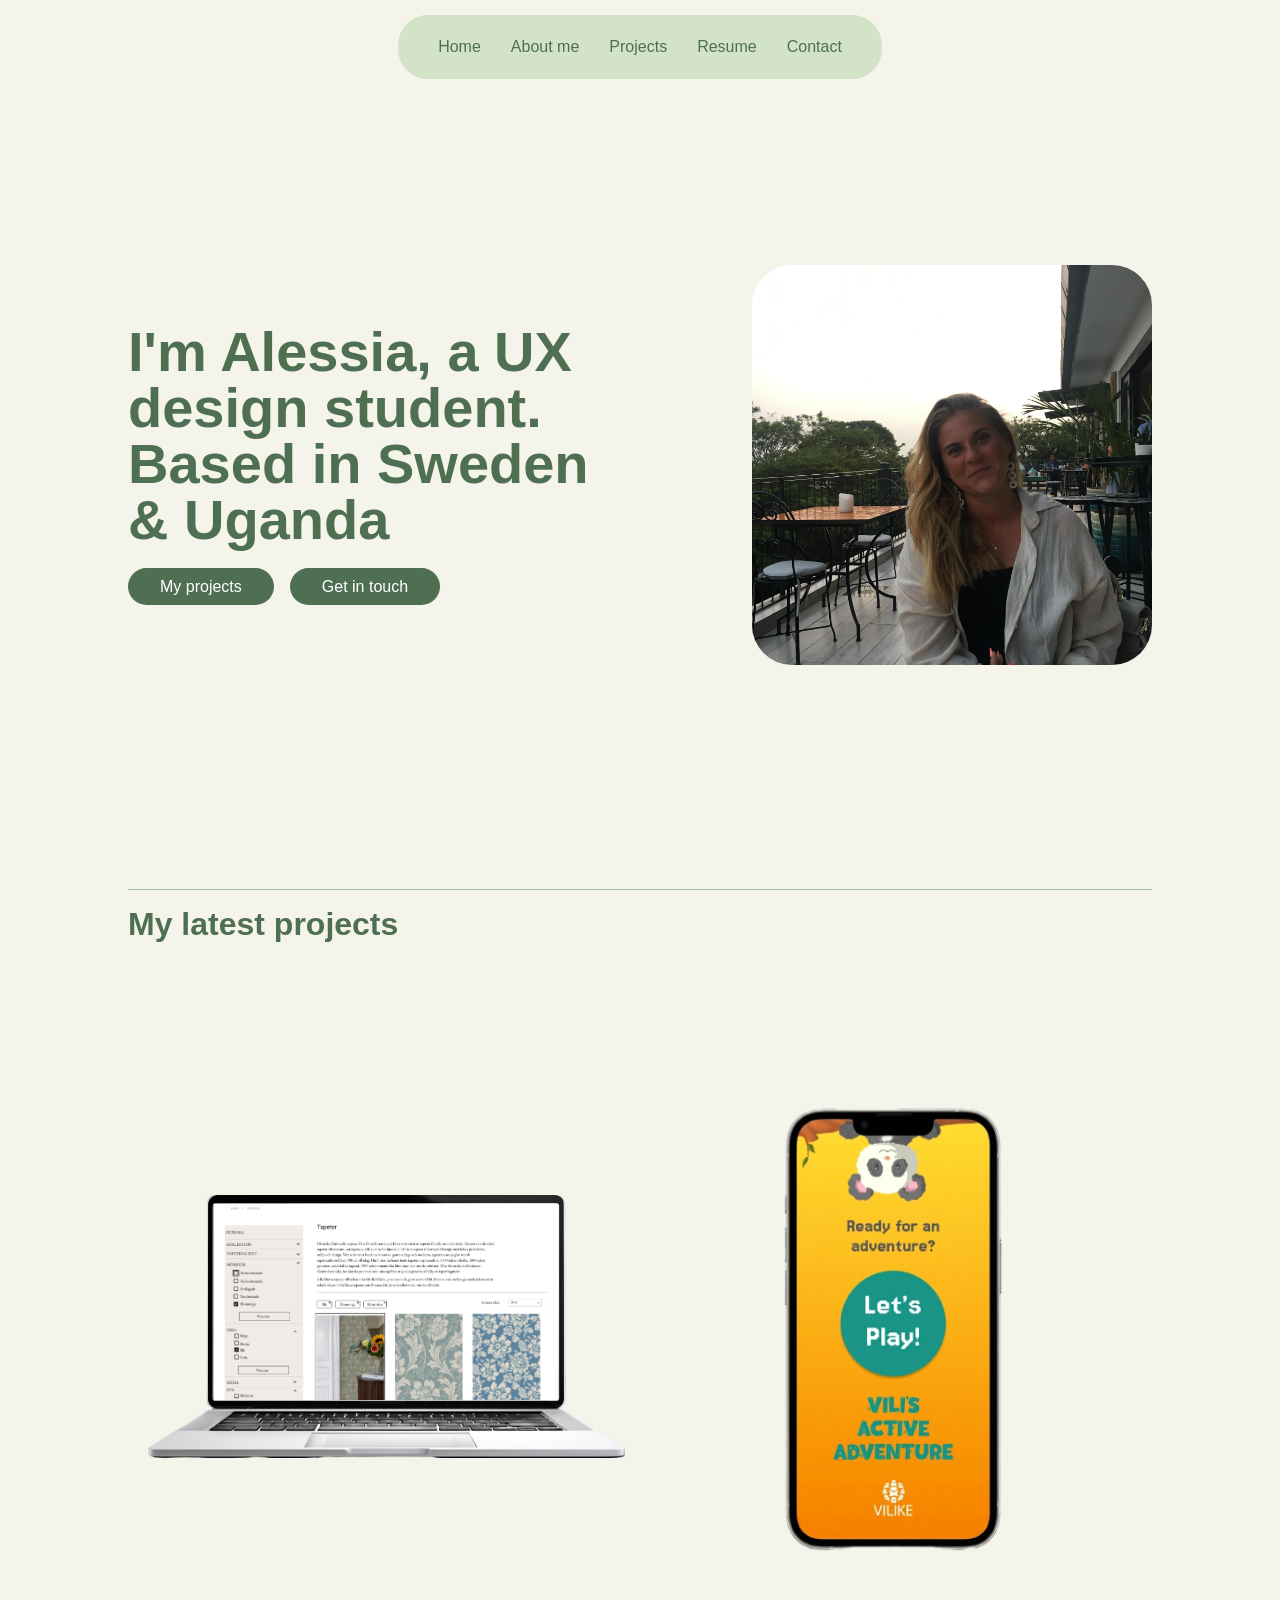
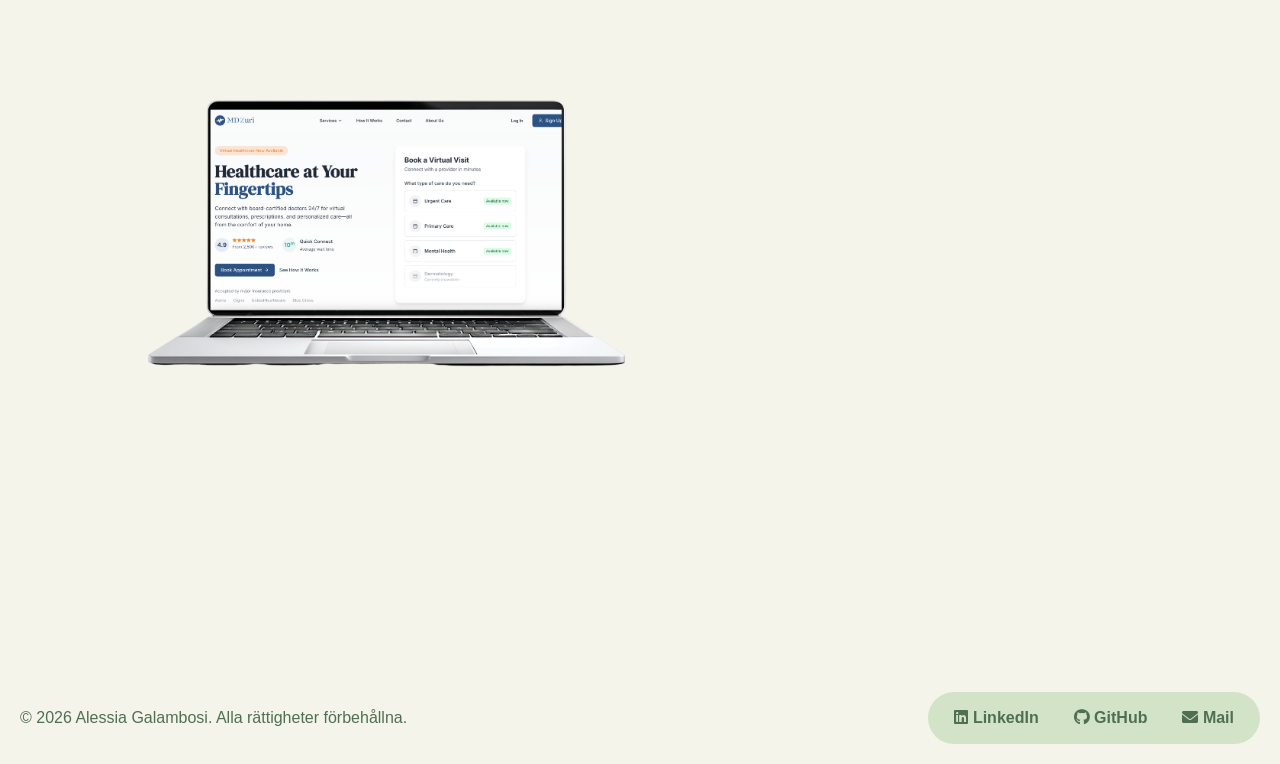
==== html/index.html @ aa98d5bf "Initial commit: portfolio site Static portfolio site with home, about, and projects pages.  Co-Autho" ====
<!DOCTYPE html>
<html lang="sv">
<head>
    <meta charset="UTF-8">
    <meta name="viewport" content="width=device-width, initial-scale=1.0">
    <meta name="description" content="Min portfolio">
    <title>Min Portfolio</title>
    <link rel="stylesheet" href="../css/style.css">
    <link rel="stylesheet" href="../css/global.css">
    <link rel="stylesheet" href="https://cdnjs.cloudflare.com/ajax/libs/font-awesome/6.0.0/css/all.min.css">
    <link href="https://fonts.googleapis.com/css2?family=Roboto:ital,wght@0,100..900;1,100..900&display=swap" rel="stylesheet">
</head>
<body>

<header class="header">
    <nav>
        <button class="menu-toggle" aria-label="Toggle menu">
            <i class="fas fa-bars"></i> 
            <!-- this is an icon imported from Font Awesome -->
        </button>
        <ul class="nav">
            <li><a href="./index.html">Home</a></li>
            <li><a href="./about.html">About me</a></li>
            <li><a href="./projects.html">Projects</a></li>
            <li><a href="./resume.html" aria-disabled="true">Resume</a></li>
            <li><a href="./contact.html" aria-disabled="true">Contact</a></li>
        </ul>
    </nav>
</header>

<main>
<section class="hero">
    <div class="hero-content">
        <h1>I'm Alessia, a UX design student. Based in Sweden & Uganda</h1>
        <div class="hero-buttons">
            <button>My projects</button>
            <button>Get in touch</button>
        </div>
    </div>  
    
    <div>
        <img src="../assets/profile.jpg" alt="Personlig bild" class="hero-image">
    </div>
</section>

<h2 id="latest-projekt-heading">My latest projects</h2>

<section class="projekt-container">
     <div class="projekt-item">
        <article class="projekt-kort">
            <img src="../assets/duro.png" alt="Projekt 3">
        </article>
        <div class="projekt-info">
            <h3>Duro Sweden, wallpaper shopping that welcomes everyone</h3>
            <p>Redesigned Duro Sweden’s website to meet WCAG requirements and make browsing, comparing, and choosing wallpapers faster and easier. Improved navigation clarity, readability, and key decision points across the journey..</p>
        </div>
    </div>
    <div class="projekt-item">
        <article class="projekt-kort">
            <img src="../assets/vilke.png" alt="Projekt 3">
        </article>
        <div class="projekt-info">
            <h3>Helping kids find their way, before play begins</h3>
            <p>Designed an interactive UX that teaches children ages 5 to 10 how to navigate confidently, while keeping parents and teachers comfortable with the experience. </p>
        </div>

    </div>
    <div class="projekt-item">
        <article class="projekt-kort">
            <img src="../assets/mdzuri.png" alt="Projekt 3">
        </article>
        <div class="projekt-info">
            <h3>MDzuri</h3>
        <p> A modern, responsive website design for a creative agency, focusing on visual identity, layout structure, and user experience.</p>
        </div>
    </div>
</section>
</main>
<footer id="kontakt">
    <div class="footer-content">
        <p>&copy; 2026 Alessia Galambosi. Alla rättigheter förbehållna.</p>
        <div class="social-links">
            <a href="https://linkedin.com" target="_blank" title="LinkedIn">
                <i class="fab fa-linkedin"></i> LinkedIn
            </a>
            <a href="https://github.com" target="_blank" title="GitHub">
                <i class="fab fa-github"></i> GitHub
            </a>
            <a href="mailto:din.mail@adress.se" title="Maila mig">
                <i class="fas fa-envelope"></i> Mail
            </a>
        </div>
    </div>
</footer>
    <script src="../scripts/index.js"></script>
</body>
</html>
---- css/style.css ----
html {
    font-size: 100%;
}

body {
    margin: 0;
    padding: 0;
    font-family: 'Inter', sans-serif;
    line-height: 1.5;
    color: #4F6F52;
    background: #D2E3C8;
    
}

/* Reset */

* {
  margin: 0;
  padding: 0;
  box-sizing: border-box;
 font-family: Lato, sans-serif;
}

/* Logo */

.nav {
  display: flex;
  gap: 30px;
  background-color: #e3e7e1;
  padding: 20px 80px;
  border-radius: 30px;
  list-style: none; /* removes dots from a list */
}

.nav li:hover {
    /* color darker */
    color: #a0c9a4;
    cursor: pointer;
}

.menu-toggle {
    display: none;
    background: none;
    border: none;
    font-size: 1.5rem;
    color: #4F6F52;
    cursor: pointer;
    padding: 10px;
}

.header {
  display: flex;
  justify-content: center; /* ändrad från space-between */
  align-items: center;
  padding: 15px 40px;
  background-color: #F5F4EB;
  color: #4F6F52;
  position: fixed;
  top: 0;
  width: 100%;
  z-index: 10;
}


/* Hero-sektion */


.hero {
    color: #4F6F52;
    display: flex;
    align-items: center;
    min-height:90vh;
    border-bottom: #9fbba2 solid 1px;
    font-family: 'Playfair Display', serif;
    margin-top: 80px;
    padding-bottom: 40px;
}

.hero-content h1 {
    font-size: 3.5rem;
    margin-bottom: 1rem;
    text-align: left;
    max-width: 80%;
    margin-bottom: 20px;
    font-family: Lato, sans-serif;
    text-align: left;
    line-height: 1.0;
}

.hero-content p {
    font-size: 1rem;
    max-width: 80%;
    text-align: left;
    margin: 0 auto;
    margin: 1.5rem;
    font-family: Lato, sans-serif;
}

.hero-buttons {
    display: flex;
    gap: 1rem;
    justify-content: left;
}

.hero-image {
    width: 400px;
    height: 400px;
    object-fit: cover;
    border-radius: 10%;
    display: block;
    margin: 0 auto;

}


/* Projekt-sektion */

#latest-projekt-heading {
    padding-bottom: 100px;
    margin-top: 10px;
    font-size: 2rem;
}

.projekt-container {
  display: grid;
  grid-template-columns: 1fr 1fr;
  gap: 30px;
  padding: 40px 20px;
  gap: 30px; 
  align-items: stretch;
}

h1{ 
    color: #4F6F52; 
    text-align: center; 
    margin-bottom: 15px; 
    font-family: 'Playfair Display', serif;
}
 

/* Själva kortet */

.projekt-kort {
  background: transparent;
  transition: 0.3s;
  cursor: pointer;
  width: 100%;
  aspect-ratio: 1 / 1;
  display: flex;
  align-items: center;
  justify-content: center;
  overflow: hidden;
  border-radius: 8px;
}
.projekt-item {
  display: flex;
  position: relative;
}
.projekt-kort img {
  width: 100%;
  height: 100%;
  object-fit: contain;
  border-radius: 8px;
  margin: 0;
}

.projekt-kort:hover {
  transform: translateY(-10px);
  box-shadow: 0 12px 20px #0003;
  border-color: #eb827a;
}

.projekt{
    text-align: center;
}

.projekt-info {
    position: absolute;
    inset: 0;
    padding: 20px;
    display: flex;
    flex-direction: column;
    justify-content: center;
    gap: 12px;
    color: #27402a;
    background: #fff;
    backdrop-filter: blur(12px);
    border-radius: 8px;
    opacity: 0;
    visibility: hidden;
    transition: opacity 0.25s ease, visibility 0.25s ease;
    z-index: 2;
}

.projekt-item:hover .projekt-info {
    opacity: 1;
    visibility: visible;
}

.projekt-info h3 {
    margin: 0 0 0.5rem;
    font-size: 1rem;
}

.projekt-info p {
    margin: 0;
    font-size: 0.9rem;
    line-height: 1.4;
}


/* Footer */

footer {
    margin-top: 160px;
}
.footer-content {
    display: flex;
    justify-content: space-between;
    align-items: center;
    padding: 20px;
    background: #EB5E55;
    color: #4F6F52;
    font-family: Lato, sans-serif;
}
.social-links {
    display: flex;
    gap: 15px;
    background-color: #eb827a;
    padding: 8px 16px;
    font-family: Lato, sans-serif;
    border-radius: 30px; /* rund meny som headern */
}

.social-links a {
    color: #4F6F52;
    text-decoration: none;
    font-weight: bold;
    padding: 6px 10px;
    border-radius: 20px;
    transition: 0.2s ease;
    font-family: Lato, sans-serif;
}

.social-links a:hover {
    background-color: #9fbba2;
}

@media (max-width: 768px) {
    .hero {
        flex-direction: column-reverse;
        text-align: center;
        align-items: center;
        gap: 24px;
        margin-top: 100px;
        min-height: auto;
        justify-content: center;
        padding-top: 10px;
    }
 
    .nav {
        position: absolute;
        top: 100%;
        left: 0;
        right: 0;
        flex-direction: column;
        background-color: #e3e7e1;
        padding: 20px;
        border-radius: 0 0 30px 30px;
        transform: translateY(-100%);
        opacity: 0;
        visibility: hidden;
        transition: transform 0.3s ease, opacity 0.3s ease, visibility 0.3s ease;
        gap: 20px;
    }

    .nav.open {
        transform: translateY(0);
        opacity: 1;
        visibility: visible;
    }

    .menu-toggle {
        display: block;
    }

    .nav li {
        font-size: 0.9rem;
    }

    .hero-content {
        width: 100%;
        max-width: 360px;
        margin: 0 auto;
        padding-top: 20px;
    }

    .hero-content h1 {
        font-size: 2rem;
        margin-top: 16px;
    }

    .hero-buttons {
        margin-bottom: 24px;
    }

    .hero-content p {
        font-size: 0.9rem;
    }

    .hero-image {
        width: 250px;
        height: 250px;
    }

    .projekt-container {
        grid-template-columns: 1fr;
        gap: 20px;
    }

    .footer-content {
        flex-direction: column;
        gap: 16px;
    }
}
@media (max-width: 480px) {
    .header {
        padding: 10px 20px;
    }

    .nav {
        padding: 10px 15px;
        gap: 15px;
    }

    #latest-projekt-heading {
        margin-top: 40px;
    }

    .hero {
        display: flex;
        flex-direction: column-reverse; /* this is to make the image appear below the text on mobile */
        justify-content: center;
    }

    .hero-content{
        display: block;
        padding-bottom: 20px;
    }

    .hero-content h1 {
        font-size: 1.8rem;
    }

    .hero-content p {
        font-size: 0.8rem;
    }

    .hero-image {
        width: 200px;
        height: 200px;
    }

    .projekt-container {
        padding: 20px 10px;
    }

    .footer-content {
        padding: 15px;
    }
}
---- css/global.css ----
html {
    font-size: 100%;
}

body {
    margin: 0;
    padding: 0;
    /* font-family: 'Inter', sans-serif;
    line-height: 1.5;
    color: #4F6F52; */
    background: #F5F4EB;
    
}

/* Reset */

* {
  /* margin: 0; */
  padding: 0;
  box-sizing: border-box;
 font-family: Lato, sans-serif;
}

main {
    width: 80%;
    margin: 0 auto;
}

.header {
  display: flex;
  justify-content: center; /* ändrad från space-between */
  align-items: center;
  padding: 15px 40px;
  background-color: #F5F4EB;
  color: #4F6F52;
  position: fixed;
  top: 0;
  width: 100%;
  z-index: 10;
} 

.header nav {
  display: flex;
  align-items: center;
  justify-content: center;
  width: 100%;
  max-width: 1200px;
  margin: 0 auto;
}

.about-header nav {
  display: flex;
  align-items: center;
  justify-content: center;
  width: 100%;
  max-width: 1200px;
  margin: 0 auto;
}

.nav {
  display: flex;
  gap: 30px;
  background-color: #D2E3C8;
  padding: 20px 40px;
  border-radius: 30px;
  list-style: none;
  margin: 0;
  align-items: center;
  justify-content: center;
}

.nav a {
    color: #4F6F52;
    text-decoration: none;
    transition: 0.2s ease;
}

.nav li a {
    color: #4F6F52;
    text-decoration: none;
}

.nav li:hover a {
    color: #a0c9a4;
    cursor: pointer;
}

.menu-toggle {
    display: none;
    background: none;
    border: none;
    font-size: 1.5rem;
    color: #4F6F52;
    cursor: pointer;
    padding: 10px;
}

@media (max-width: 768px) {
    .header nav,
    .about-header nav {
        justify-content: space-between;
    }

    .nav {
        display: none;
    }

    .nav.open {
        display: flex;
        flex-direction: column;
        position: absolute;
        top: 100%;
        left: 0;
        right: 0;
        background-color: #fff;
        padding: 20px;
        box-shadow: 0 4px 6px #4F6F52;
        z-index: 20; /* ensure the menu appears above the header */
    }

    .menu-toggle {
        display: block;
    }
}

/*knappar*/
button {
    padding: 0.6rem 2rem;
    font-size: 1rem;
    border: none;
    border-radius: 999px;
    background: #4F6F52;
    color: #fff;
    cursor: pointer;
    font-family: Lato, sans-serif;
}

button:hover {
    opacity: 0.9;
}




/* Footer */


footer {
    margin-top: 160px;
}
.footer-content {
    display: flex;
    justify-content: space-between;
    align-items: center;
    padding: 20px;
    background: #F5F4EB;
    color: #4F6F52;
    font-family: Lato, sans-serif;
}
.social-links {
    display: flex;
    gap: 15px;
    background-color: #D2E3C8;
    padding: 8px 16px;
    font-family: Lato, sans-serif;
    border-radius: 30px; /* rund meny som headern */
}

.social-links a {
    color: #4F6F52;
    text-decoration: none;
    font-weight: bold;
    padding: 6px 10px;
    border-radius: 20px;
    transition: 0.2s ease;
    font-family: Lato, sans-serif;
}

.social-links a:hover {
    color: #a0c9a4;
    background-color: #D2E3C8;
}
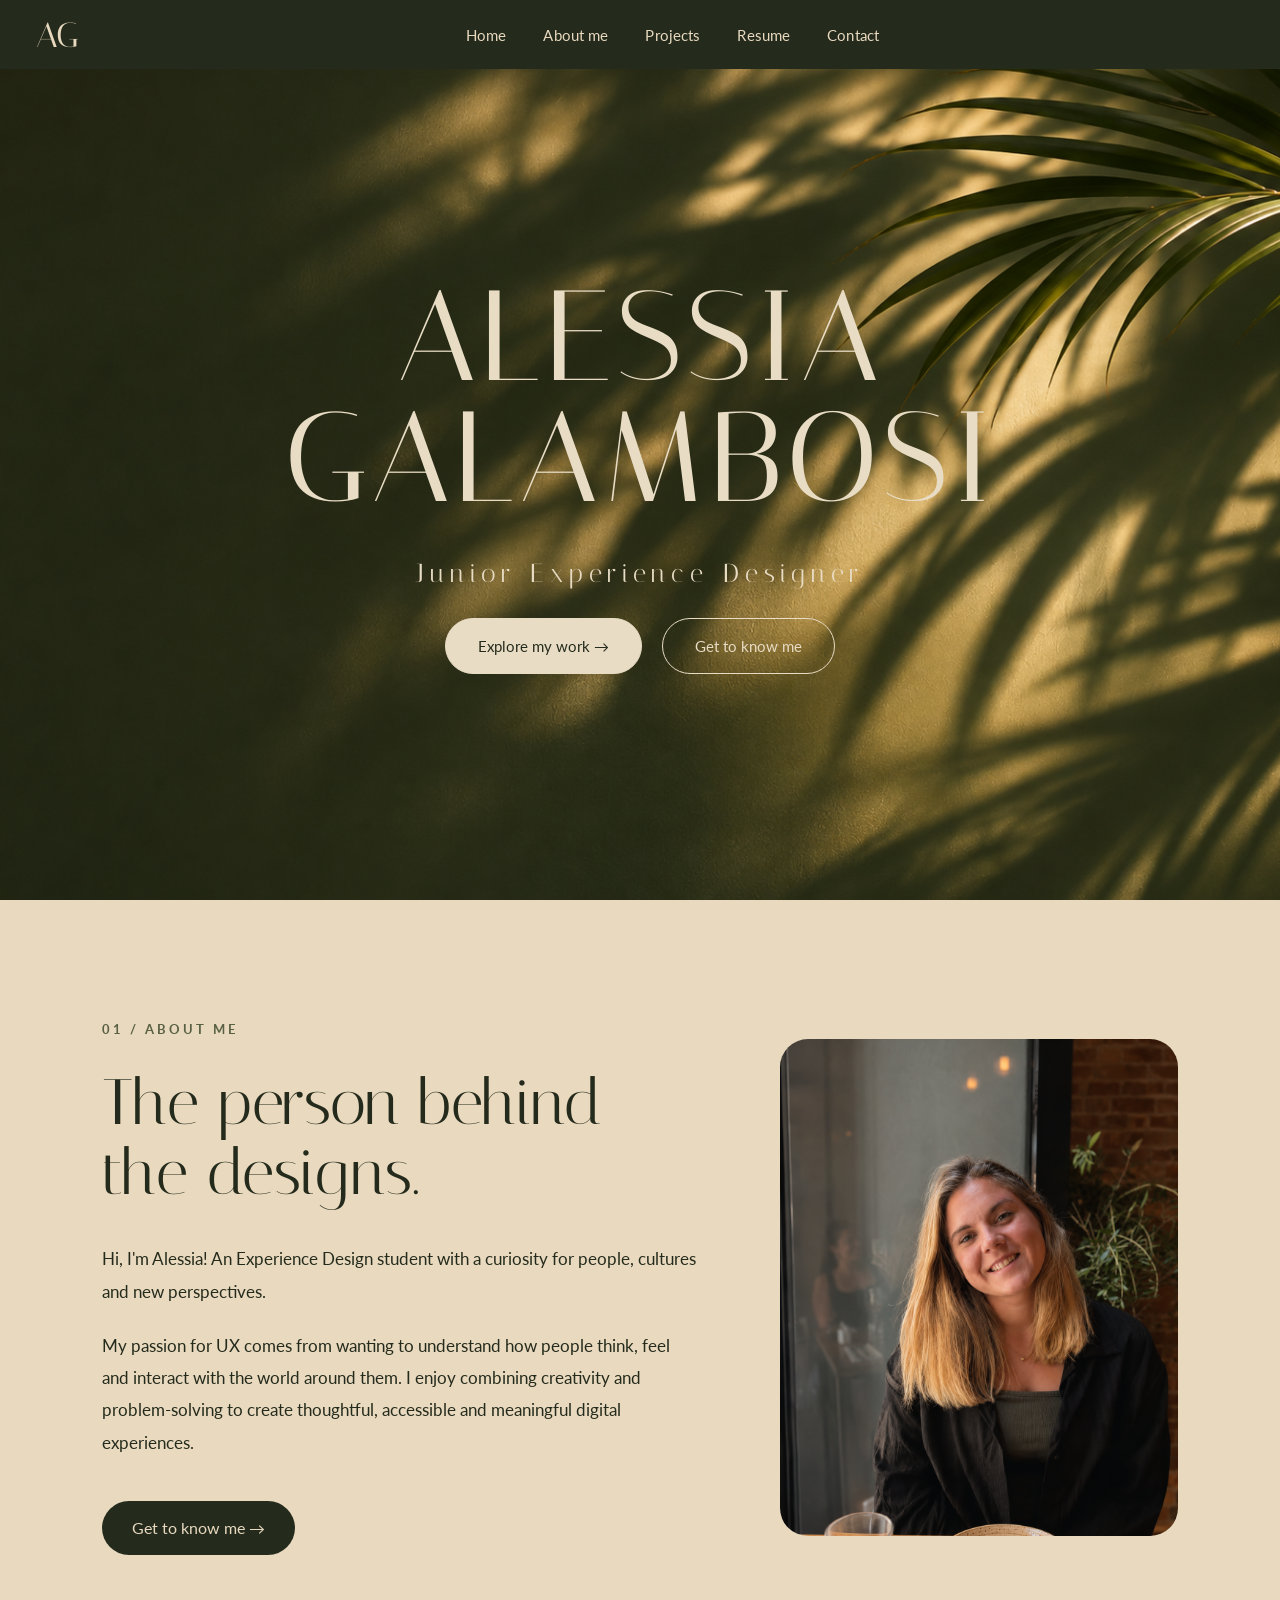
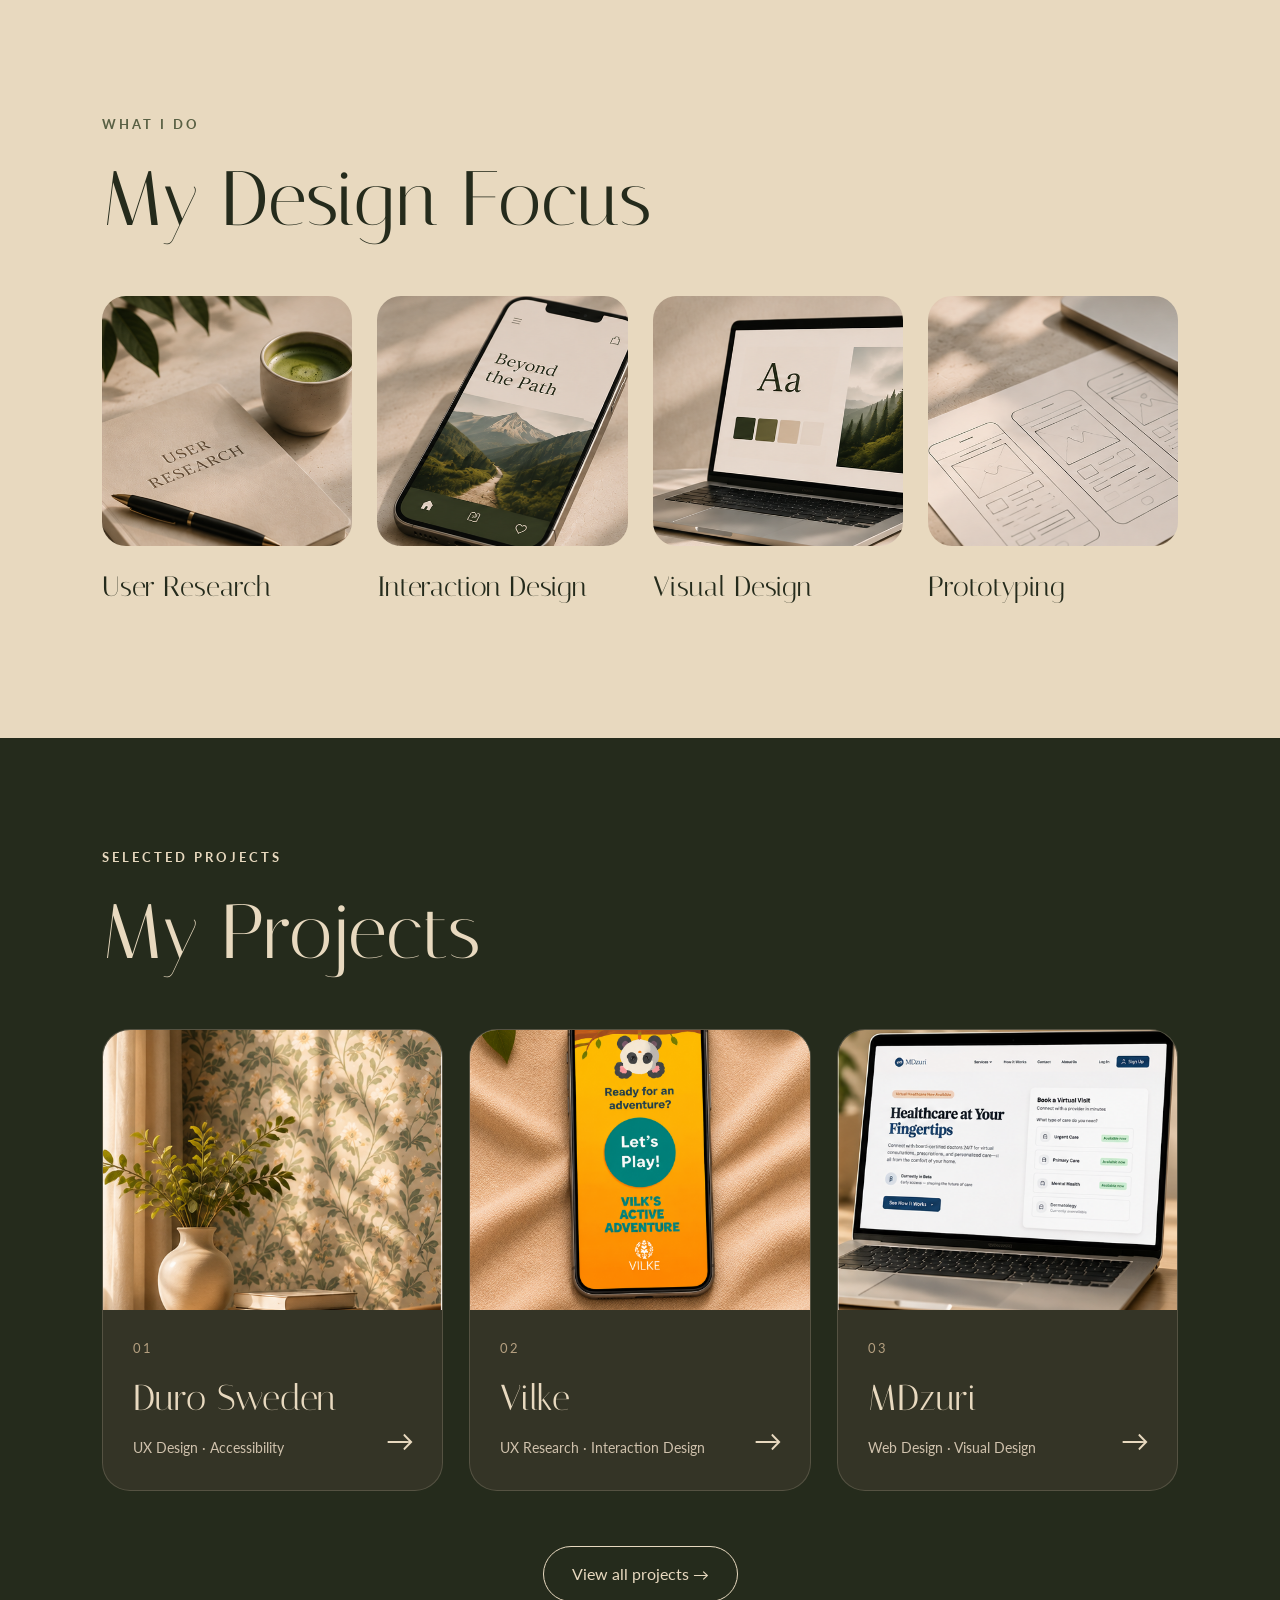
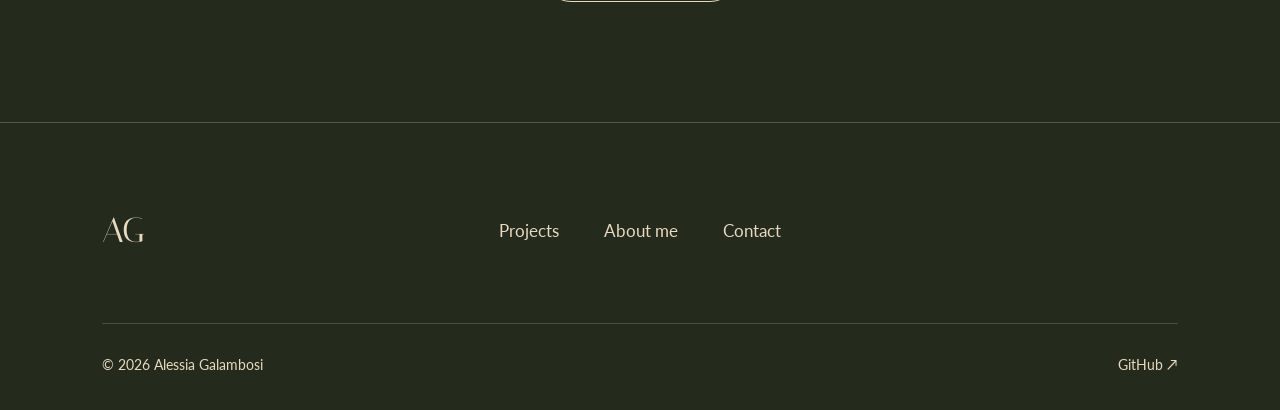
==== commit 45071f8f: "Add resume and contact pages Both pages were linked in the nav but never existed, and index.js inter" ====
--- a/html/index.html
+++ b/html/index.html
@@ -1,97 +1,229 @@
-<!DOCTYPE html>
-<html lang="sv">
-<head>
-    <meta charset="UTF-8">
-    <meta name="viewport" content="width=device-width, initial-scale=1.0">
-    <meta name="description" content="Min portfolio">
-    <title>Min Portfolio</title>
-    <link rel="stylesheet" href="../css/style.css">
-    <link rel="stylesheet" href="../css/global.css">
-    <link rel="stylesheet" href="https://cdnjs.cloudflare.com/ajax/libs/font-awesome/6.0.0/css/all.min.css">
-    <link href="https://fonts.googleapis.com/css2?family=Roboto:ital,wght@0,100..900;1,100..900&display=swap" rel="stylesheet">
-</head>
-<body>
-
-<header class="header">
-    <nav>
-        <button class="menu-toggle" aria-label="Toggle menu">
-            <i class="fas fa-bars"></i> 
-            <!-- this is an icon imported from Font Awesome -->
-        </button>
-        <ul class="nav">
-            <li><a href="./index.html">Home</a></li>
-            <li><a href="./about.html">About me</a></li>
-            <li><a href="./projects.html">Projects</a></li>
-            <li><a href="./resume.html" aria-disabled="true">Resume</a></li>
-            <li><a href="./contact.html" aria-disabled="true">Contact</a></li>
-        </ul>
-    </nav>
-</header>
-
-<main>
-<section class="hero">
-    <div class="hero-content">
-        <h1>I'm Alessia, a UX design student. Based in Sweden & Uganda</h1>
-        <div class="hero-buttons">
-            <button>My projects</button>
-            <button>Get in touch</button>
-        </div>
-    </div>  
-    
-    <div>
-        <img src="../assets/profile.jpg" alt="Personlig bild" class="hero-image">
-    </div>
-</section>
-
-<h2 id="latest-projekt-heading">My latest projects</h2>
-
-<section class="projekt-container">
-     <div class="projekt-item">
-        <article class="projekt-kort">
-            <img src="../assets/duro.png" alt="Projekt 3">
-        </article>
-        <div class="projekt-info">
-            <h3>Duro Sweden, wallpaper shopping that welcomes everyone</h3>
-            <p>Redesigned Duro Sweden’s website to meet WCAG requirements and make browsing, comparing, and choosing wallpapers faster and easier. Improved navigation clarity, readability, and key decision points across the journey..</p>
-        </div>
-    </div>
-    <div class="projekt-item">
-        <article class="projekt-kort">
-            <img src="../assets/vilke.png" alt="Projekt 3">
-        </article>
-        <div class="projekt-info">
-            <h3>Helping kids find their way, before play begins</h3>
-            <p>Designed an interactive UX that teaches children ages 5 to 10 how to navigate confidently, while keeping parents and teachers comfortable with the experience. </p>
-        </div>
-
-    </div>
-    <div class="projekt-item">
-        <article class="projekt-kort">
-            <img src="../assets/mdzuri.png" alt="Projekt 3">
-        </article>
-        <div class="projekt-info">
-            <h3>MDzuri</h3>
-        <p> A modern, responsive website design for a creative agency, focusing on visual identity, layout structure, and user experience.</p>
-        </div>
-    </div>
-</section>
-</main>
-<footer id="kontakt">
-    <div class="footer-content">
-        <p>&copy; 2026 Alessia Galambosi. Alla rättigheter förbehållna.</p>
-        <div class="social-links">
-            <a href="https://linkedin.com" target="_blank" title="LinkedIn">
-                <i class="fab fa-linkedin"></i> LinkedIn
-            </a>
-            <a href="https://github.com" target="_blank" title="GitHub">
-                <i class="fab fa-github"></i> GitHub
-            </a>
-            <a href="mailto:din.mail@adress.se" title="Maila mig">
-                <i class="fas fa-envelope"></i> Mail
-            </a>
-        </div>
-    </div>
-</footer>
-    <script src="../scripts/index.js"></script>
-</body>
+<!DOCTYPE html>
+<html lang="sv">
+<head>
+    <meta charset="UTF-8">
+    <meta name="viewport" content="width=device-width, initial-scale=1.0">
+    <meta name="description" content="ALessia">
+    <title>Alessia Galambosi</title>
+    <link rel="preconnect" href="https://fonts.googleapis.com">
+    <link rel="preconnect" href="https://fonts.gstatic.com" crossorigin>
+    <link href="https://fonts.googleapis.com/css2?family=Lato:wght@300;400;700;900&display=swap" rel="stylesheet">
+    <link rel="stylesheet" href="../css/style.css">
+    <link rel="stylesheet" href="../css/header.css">
+    <link rel="stylesheet" href="../css/global.css">
+    <link rel="stylesheet" href="https://cdnjs.cloudflare.com/ajax/libs/font-awesome/6.0.0/css/all.min.css">
+
+<link href="https://fonts.googleapis.com/css2?family=Italiana&display=swap" rel="stylesheet">
+
+</head>
+<body>
+
+<header class="header">
+    <a href="./index.html" class="brand" aria-label="Home">AG</a>
+    <nav class="main-nav" aria-label="Main navigation">
+        <button class="menu-toggle" aria-label="Toggle menu" aria-expanded="false">
+            <i class="fas fa-bars" aria-hidden="true"></i>
+        </button>
+
+        <ul class="nav">
+            <li><a href="./index.html">Home</a></li>
+            <li><a href="./about.html">About me</a></li>
+            <li><a href="./projects.html">Projects</a></li>
+            <li><a href="./resume.html">Resume</a></li>
+            <li><a href="./contact.html">Contact</a></li>
+        </ul>
+    </nav>
+</header>
+
+<main>
+
+<section class="hero">
+    <div class="hero-content">
+
+        <h1>ALESSIA<br>GALAMBOSI</h1>
+
+        <h2>Junior Experience Designer</h2>
+<!-- 
+        <p>
+            Designing meaningful and user-centered
+            digital experiences with a passion for
+            people, travel and new perspectives.
+        </p> -->
+
+        <div class="hero-buttons">
+            <a href="./projects.html" class="hero-btn primary">
+                Explore my work →
+            </a>
+
+            <a href="./about.html" class="hero-btn secondary">
+                Get to know me
+            </a>
+        </div>
+
+    </div>
+</section>
+
+<!-- ABOUT ME PREVIEW -->
+<section class="about-preview">
+    <div class="about-preview-text">
+        
+        <span class="section-label">01 / ABOUT ME</span>
+
+        <h2>The person behind<br>the designs.</h2>
+
+        <p>
+            Hi, I'm Alessia! An Experience Design student
+            with a curiosity for people, cultures and
+            new perspectives.
+        </p>
+
+        <p>
+            My passion for UX comes from wanting to
+            understand how people think, feel and interact
+            with the world around them. I enjoy combining
+            creativity and problem-solving to create
+            thoughtful, accessible and meaningful
+            digital experiences.
+        </p>
+
+        <a href="./about.html" class="about-link">
+            Get to know me →
+        </a>
+    </div>
+    <div class="about-preview-image">
+        <img src="../assets/me.png" alt="Portrait of Alessia">
+    </div>
+    
+</section>
+
+<!-- MY DESIGN FOCUS -->
+<section class="expertise-section">
+
+    <div class="expertise-heading">
+        <span class="expertise-label">WHAT I DO</span>
+        <h2>My Design Focus</h2>
+    </div>
+
+    <div class="expertise-grid">
+
+        <article class="expertise-card">
+            <img src="../assets/user-research-square.png"
+                 alt="User research">
+            <h3>User Research</h3>
+        </article>
+
+        <article class="expertise-card">
+            <img src="../assets/interaction-design-square.png"
+                 alt="Interaction design">
+            <h3>Interaction Design</h3>
+        </article>
+
+        <article class="expertise-card">
+            <img src="../assets/visual-design-square.png"
+                 alt="Visual design">
+            <h3>Visual Design</h3>
+        </article>
+
+        <article class="expertise-card">
+            <img src="../assets/prototyping-square.png"
+                 alt="Prototyping">
+            <h3>Prototyping</h3>
+        </article>
+
+    </div>
+</section>
+
+
+
+<!-- SELECTED PROJECTS -->
+
+<section class="selected-projects" id="projects">
+
+    <div class="selected-projects-heading">
+        <span class="projects-label">SELECTED PROJECTS</span>
+        <h2>My Projects</h2>
+    </div>
+
+    <div class="selected-projects-grid">
+
+        <!-- DURO SWEDEN -->
+        <a href="projects.html" class="selected-project-card">
+            <div class="selected-project-image">
+                <img src="../assets/duro-project.png" alt="Duro Sweden wallpaper project">
+            </div>
+
+            <div class="selected-project-info">
+                <span class="project-number">01</span>
+                <h3>Duro Sweden</h3>
+                <p>UX Design · Accessibility</p>
+                <span class="project-arrow" aria-hidden="true">→</span>
+            </div>
+        </a>
+
+        <!-- VILKE -->
+        <a href="projects.html" class="selected-project-card">
+            <div class="selected-project-image">
+                <img src="../assets/vilke-project.png" alt="Vilke Active Adventure app">
+            </div>
+
+            <div class="selected-project-info">
+                <span class="project-number">02</span>
+                <h3>Vilke</h3>
+                <p>UX Research · Interaction Design</p>
+                <span class="project-arrow" aria-hidden="true">→</span>
+            </div>
+        </a>
+
+        <!-- MDZURI -->
+        <a href="projects.html" class="selected-project-card">
+            <div class="selected-project-image">
+                <img src="../assets/mdzuri-project.png" alt="MDzuri healthcare website">
+            </div>
+
+            <div class="selected-project-info">
+                <span class="project-number">03</span>
+                <h3>MDzuri</h3>
+                <p>Web Design · Visual Design</p>
+                <span class="project-arrow" aria-hidden="true">→</span>
+            </div>
+        </a>
+
+    </div>
+
+    <a href="projects.html" class="all-projects-link">
+        View all projects <span aria-hidden="true">→</span>
+    </a>
+
+</section>
+
+<footer class="portfolio-footer">
+    <div class="portfolio-footer-inner">
+
+        <div class="footer-top">
+            <a href="./index.html" class="footer-logo">AG</a>
+
+            <nav class="footer-nav" aria-label="Footer navigation">
+                <a href="./projects.html">Projects</a>
+                <a href="./about.html">About me</a>
+                <a href="./contact.html">Contact</a>
+            </nav>
+        </div>
+
+        <div class="footer-bottom">
+            <p>© 2026 Alessia Galambosi</p>
+
+            <a
+                href="https://github.com/RICKCOYL/exdcode.git"
+                target="_blank"
+                rel="noopener noreferrer"
+            >
+                GitHub ↗
+            </a>
+        </div>
+
+    </div>
+</footer>
+        </div>
+    <script src="../scripts/index.js"></script>
+</body>
 </html>
--- a/css/style.css
+++ b/css/style.css
@@ -1,3 +1,20 @@
+:root {
+    --forest: #252B1C;
+    --forest-deep: #1b2117;
+    --olive: #626D4D;
+    --sand: #B69B77;
+    --cream: #E8DCC5;
+    --espresso: #29231E;
+    --soft-white: #F5EEE5;
+    --shadow: rgba(0, 0, 0, 0.15);
+}
+
+* {
+    box-sizing: border-box;
+    margin: 0;
+    padding: 0;
+}
+
 html {
     font-size: 100%;
 }
@@ -5,37 +22,74 @@
 body {
     margin: 0;
     padding: 0;
-    font-family: 'Inter', sans-serif;
+    font-family: 'Lato', sans-serif;
     line-height: 1.5;
-    color: #4F6F52;
-    background: #D2E3C8;
-    
-}
-
-/* Reset */
-
-* {
-  margin: 0;
-  padding: 0;
-  box-sizing: border-box;
- font-family: Lato, sans-serif;
-}
-
-/* Logo */
-
-.nav {
-  display: flex;
-  gap: 30px;
-  background-color: #e3e7e1;
-  padding: 20px 80px;
-  border-radius: 30px;
-  list-style: none; /* removes dots from a list */
-}
-
-.nav li:hover {
-    /* color darker */
-    color: #a0c9a4;
+    color: var(--cream);
+    background-color: var(--forest);
+}
+
+main {
+    width: 100%;
+    margin: 0;
+}
+
+a {
+    color: inherit;
+    text-decoration: none;
+}
+
+img {
+    display: block;
+    max-width: 100%;
+}
+
+button,
+input,
+textarea,
+select {
+    font: inherit;
+}
+
+
+.header-actions {
+    display: flex;
+    align-items: center;
+    justify-content: flex-end;
+    gap: 0.75rem;
+    min-width: 120px;
+}
+
+.cv-pill,
+.theme-toggle {
+    border: 1px solid rgba(232, 220, 197, 0.7);
+    background: transparent;
+    color: var(--cream);
+    border-radius: 999px;
     cursor: pointer;
+    transition: background 0.2s ease, transform 0.2s ease;
+}
+
+.cv-pill {
+    min-width: 3.8rem;
+    padding: 0.4rem 0.95rem;
+    font-size: 0.9rem;
+    font-weight: 500;
+}
+
+.theme-toggle {
+    width: 2.25rem;
+    height: 2.25rem;
+    display: inline-flex;
+    align-items: center;
+    justify-content: center;
+    padding: 0;
+    font-size: 0.9rem;
+}
+
+.cv-pill:hover,
+.theme-toggle:hover {
+    background: rgba(232, 220, 197, 0.08);
+    transform: translateY(-1px);
 }
 
 .menu-toggle {
@@ -43,330 +97,620 @@
     background: none;
     border: none;
     font-size: 1.5rem;
-    color: #4F6F52;
+    color: var(--cream);
     cursor: pointer;
     padding: 10px;
 }
 
-.header {
-  display: flex;
-  justify-content: center; /* ändrad från space-between */
-  align-items: center;
-  padding: 15px 40px;
-  background-color: #F5F4EB;
-  color: #4F6F52;
-  position: fixed;
-  top: 0;
-  width: 100%;
-  z-index: 10;
-}
-
-
-/* Hero-sektion */
-
-
+/* Hero */
 .hero {
-    color: #4F6F52;
+    position: relative;
+    width: 100%;
+    min-height: 100vh;
+    margin-top: 0;
+    padding: 130px 24px 80px;
     display: flex;
+    justify-content: center;
     align-items: center;
-    min-height:90vh;
-    border-bottom: #9fbba2 solid 1px;
-    font-family: 'Playfair Display', serif;
-    margin-top: 80px;
-    padding-bottom: 40px;
+    background-image: url("../assets/palm-background.png");
+    background-size: cover;
+    background-position: center center;
+    background-repeat: no-repeat;
+    border: none;
+    color: var(--cream);
+    overflow: hidden;
+}
+
+.hero-content {
+    width: 100%;
+    max-width: 1100px;
+    margin: 0 auto;
+    text-align: center;
 }
 
 .hero-content h1 {
-    font-size: 3.5rem;
-    margin-bottom: 1rem;
-    text-align: left;
-    max-width: 80%;
-    margin-bottom: 20px;
-    font-family: Lato, sans-serif;
-    text-align: left;
-    line-height: 1.0;
+    font-family: 'Italiana', serif;
+    font-size: clamp(65px, 10vw, 150px);
+    font-weight: 400;
+    line-height: 0.95;
+    letter-spacing: 4px;
+    color: var(--cream);
+    margin: 0 0 35px;
+}
+
+.hero-content h2 {
+    font-family: 'Italiana', serif;
+    font-size: 26px;
+    font-weight: 400;
+    letter-spacing: 6px;
+    color: var(--cream);
+    margin-bottom: 25px;
 }
 
 .hero-content p {
-    font-size: 1rem;
-    max-width: 80%;
-    text-align: left;
-    margin: 0 auto;
-    margin: 1.5rem;
-    font-family: Lato, sans-serif;
+    font-family: 'Lato', sans-serif;
+    font-size: 18px;
+    line-height: 1.8;
+    max-width: 560px;
+    margin: 0 auto 40px;
+    color: var(--soft-white);
 }
 
 .hero-buttons {
     display: flex;
-    gap: 1rem;
-    justify-content: left;
-}
-
-.hero-image {
-    width: 400px;
-    height: 400px;
+    justify-content: center;
+    gap: 20px;
+    flex-wrap: wrap;
+}
+
+.hero-btn,
+.hero-buttons button {
+    padding: 16px 32px;
+    border-radius: 40px;
+    font-size: 15px;
+    text-decoration: none;
+    transition: transform 0.3s ease, opacity 0.3s ease;
+    cursor: pointer;
+}
+
+.hero-btn.primary,
+.hero-buttons .primary-btn {
+    background: var(--cream);
+    color: var(--forest);
+    border: 1px solid var(--cream);
+}
+
+.hero-btn.secondary,
+.hero-buttons .secondary-btn {
+    border: 1px solid var(--cream);
+    background: transparent;
+    color: var(--cream);
+}
+
+.hero-btn:hover,
+.hero-buttons button:hover {
+    transform: translateY(-3px);
+}
+
+/* Project section */
+#latest-projekt-heading {
+    font-family: 'Italiana', serif;
+    font-size: clamp(42px, 6vw, 80px);
+    font-weight: 400;
+    text-align: center;
+    color: var(--cream);
+    padding: 100px 20px 30px;
+    margin: 0;
+}
+
+.projekt-container {
+    max-width: 1300px;
+    margin: 0 auto;
+    padding: 40px 5%;
+    display: grid;
+    grid-template-columns: repeat(2, minmax(0, 1fr));
+    gap: 30px;
+}
+
+.projekt-item {
+    position: relative;
+}
+
+.projekt-kort {
+    background: #343A2A;
+    border-radius: 18px;
+    overflow: hidden;
+    transition: transform 0.25s ease, box-shadow 0.25s ease;
+}
+
+.projekt-kort img {
+    width: 100%;
+    height: 100%;
     object-fit: cover;
-    border-radius: 10%;
-    display: block;
-    margin: 0 auto;
-
-}
-
-
-/* Projekt-sektion */
-
-#latest-projekt-heading {
-    padding-bottom: 100px;
-    margin-top: 10px;
-    font-size: 2rem;
-}
-
-.projekt-container {
-  display: grid;
-  grid-template-columns: 1fr 1fr;
-  gap: 30px;
-  padding: 40px 20px;
-  gap: 30px; 
-  align-items: stretch;
-}
-
-h1{ 
-    color: #4F6F52; 
-    text-align: center; 
-    margin-bottom: 15px; 
-    font-family: 'Playfair Display', serif;
-}
- 
-
-/* Själva kortet */
-
-.projekt-kort {
-  background: transparent;
-  transition: 0.3s;
-  cursor: pointer;
-  width: 100%;
-  aspect-ratio: 1 / 1;
-  display: flex;
-  align-items: center;
-  justify-content: center;
-  overflow: hidden;
-  border-radius: 8px;
-}
-.projekt-item {
-  display: flex;
-  position: relative;
-}
-.projekt-kort img {
-  width: 100%;
-  height: 100%;
-  object-fit: contain;
-  border-radius: 8px;
-  margin: 0;
+    border-radius: 18px;
 }
 
 .projekt-kort:hover {
-  transform: translateY(-10px);
-  box-shadow: 0 12px 20px #0003;
-  border-color: #eb827a;
-}
-
-.projekt{
-    text-align: center;
+    transform: translateY(-6px);
+    box-shadow: 0 12px 25px var(--shadow);
 }
 
 .projekt-info {
-    position: absolute;
-    inset: 0;
+    background: #343A2A;
+    color: var(--cream);
+    border-radius: 18px;
     padding: 20px;
-    display: flex;
-    flex-direction: column;
-    justify-content: center;
-    gap: 12px;
-    color: #27402a;
-    background: #fff;
-    backdrop-filter: blur(12px);
-    border-radius: 8px;
-    opacity: 0;
-    visibility: hidden;
-    transition: opacity 0.25s ease, visibility 0.25s ease;
-    z-index: 2;
-}
-
-.projekt-item:hover .projekt-info {
-    opacity: 1;
-    visibility: visible;
-}
-
-.projekt-info h3 {
-    margin: 0 0 0.5rem;
-    font-size: 1rem;
-}
-
-.projekt-info p {
-    margin: 0;
-    font-size: 0.9rem;
-    line-height: 1.4;
-}
-
-
-/* Footer */
-
-footer {
-    margin-top: 160px;
-}
-.footer-content {
-    display: flex;
-    justify-content: space-between;
-    align-items: center;
-    padding: 20px;
-    background: #EB5E55;
-    color: #4F6F52;
-    font-family: Lato, sans-serif;
-}
+}
+
+
 .social-links {
     display: flex;
+    flex-wrap: wrap;
     gap: 15px;
-    background-color: #eb827a;
-    padding: 8px 16px;
-    font-family: Lato, sans-serif;
-    border-radius: 30px; /* rund meny som headern */
+    background: transparent;
 }
 
 .social-links a {
-    color: #4F6F52;
-    text-decoration: none;
-    font-weight: bold;
-    padding: 6px 10px;
-    border-radius: 20px;
-    transition: 0.2s ease;
-    font-family: Lato, sans-serif;
-}
-
-.social-links a:hover {
-    background-color: #9fbba2;
-}
-
+    color: var(--cream);
+}
+
+/* Mobile */
 @media (max-width: 768px) {
     .hero {
-        flex-direction: column-reverse;
-        text-align: center;
-        align-items: center;
-        gap: 24px;
-        margin-top: 100px;
-        min-height: auto;
+        min-height: 100svh;
+        padding: 130px 20px 80px;
+        flex-direction: column;
+    }
+
+    .hero-content {
+        max-width: 100%;
+        padding: 0;
+    }
+
+    .hero-content h1 {
+        font-size: clamp(42px, 10vw, 75px);
+        line-height: 1;
+        letter-spacing: 1px;
+        margin: 0 0 25px;
+    }
+
+    .hero-content h2 {
+        font-size: 18px;
+        letter-spacing: 3px;
+    }
+
+    .hero-content p {
+        font-size: 15px;
+        max-width: 90%;
+        margin: 0 auto 30px;
+    }
+
+    .hero-buttons {
         justify-content: center;
-        padding-top: 10px;
-    }
- 
-    .nav {
-        position: absolute;
-        top: 100%;
-        left: 0;
-        right: 0;
-        flex-direction: column;
-        background-color: #e3e7e1;
-        padding: 20px;
-        border-radius: 0 0 30px 30px;
-        transform: translateY(-100%);
-        opacity: 0;
-        visibility: hidden;
-        transition: transform 0.3s ease, opacity 0.3s ease, visibility 0.3s ease;
-        gap: 20px;
-    }
-
-    .nav.open {
-        transform: translateY(0);
-        opacity: 1;
-        visibility: visible;
-    }
-
-    .menu-toggle {
-        display: block;
-    }
-
-    .nav li {
-        font-size: 0.9rem;
-    }
-
-    .hero-content {
-        width: 100%;
+    }
+
+    .projekt-container {
+        grid-template-columns: 250px 250px 250px 250px;
+    }
+
+
+} /* Avslutar media query för mobil */
+
+
+/* ==========================
+   ABOUT ME PREVIEW
+   ========================== */
+
+.about-preview {
+    background-color: #E8D9BF;
+    color: #252B1C;
+
+    display: grid;
+    grid-template-columns: 1.2fr 0.8fr;
+    align-items: center;
+    gap: 80px;
+
+    padding: 120px 8%;
+}
+
+.about-preview-text {
+    max-width: 620px;
+}
+
+.section-label {
+    display: block;
+    font-family: 'Lato', sans-serif;
+    font-size: 13px;
+    font-weight: 700;
+    letter-spacing: 3px;
+    color: #596044;
+    margin-bottom: 28px;
+}
+
+.about-preview h2 {
+    font-family: 'Italiana', serif;
+    font-size: clamp(48px, 5vw, 78px);
+    font-weight: 400;
+    line-height: 1.1;
+    color: #252B1C;
+    margin-bottom: 35px;
+}
+
+.about-preview p {
+    font-family: 'Lato', sans-serif;
+    font-size: 17px;
+    line-height: 1.9;
+    color: #252B1C;
+    margin-bottom: 22px;
+}
+
+.about-link {
+    display: inline-block;
+    margin-top: 20px;
+    padding: 15px 30px;
+
+    background-color: #252B1C;
+    color: #E8D9BF;
+    text-decoration: none;
+    border-radius: 40px;
+
+    transition: background-color 0.3s ease,
+                transform 0.3s ease;
+}
+
+.about-link:hover {
+    background-color: #414A32;
+    transform: translateY(-3px);
+}
+
+.about-link:focus-visible {
+    outline: 3px solid #596044;
+    outline-offset: 4px;
+}
+
+/* PORTRAIT */
+
+.about-preview-image {
+    width: 100%;
+    max-width: 420px;
+    justify-self: center;
+}
+
+.about-preview-image img {
+    width: 100%;
+    aspect-ratio: 4 / 5;
+    object-fit: cover;
+    border-radius: 28px;
+    display: block;
+}
+
+/* MOBILE */
+
+@media (max-width: 768px) {
+    .about-preview {
+        grid-template-columns: 1fr;
+        gap: 45px;
+        padding: 80px 7%;
+    }
+
+    .about-preview h2 {
+        font-size: clamp(42px, 9vw, 60px);
+    }
+
+    .about-preview p {
+        font-size: 16px;
+    }
+
+    .about-preview-image {
         max-width: 360px;
-        margin: 0 auto;
-        padding-top: 20px;
-    }
-
-    .hero-content h1 {
-        font-size: 2rem;
-        margin-top: 16px;
-    }
-
-    .hero-buttons {
-        margin-bottom: 24px;
-    }
-
-    .hero-content p {
-        font-size: 0.9rem;
-    }
-
-    .hero-image {
-        width: 250px;
-        height: 250px;
-    }
-
-    .projekt-container {
+    }
+}
+
+
+/* ==========================
+   MY DESIGN FOCUS
+   ========================== */
+
+
+.expertise-section {
+    background-color: #E8D9BF;
+    padding: 40px 8% 130px;
+}
+
+.expertise-heading {
+    margin-bottom: 55px;
+}
+
+.expertise-label {
+    display: block;
+    font-family: 'Lato', sans-serif;
+    font-size: 13px;
+    font-weight: 700;
+    letter-spacing: 3px;
+    color: #596044;;
+    margin-bottom: 22px;
+}
+
+.expertise-heading h2 {
+    font-family: 'Italiana', serif;
+    font-size: clamp(48px, 6vw, 85px);
+    font-weight: 400;
+    color:  #252B1C;
+    line-height: 1.1;
+}
+
+/* FOUR CARDS */
+
+.expertise-grid {
+    display: grid;
+    grid-template-columns: repeat(4, minmax(0, 1fr));
+    gap: 25px;
+    width: 100%;
+}
+
+.expertise-card {
+    min-width: 0;
+    transition: transform 0.4s ease;
+}
+
+.expertise-card img {
+    width: 100%;
+    aspect-ratio: 1 / 1;
+    object-fit: cover;
+    border-radius: 24px;
+    display: block;
+    transition: transform 0.4s ease, box-shadow 0.4s ease;
+}
+
+.expertise-card h3 {
+    font-family: 'Italiana', serif;
+    font-size: 28px;
+    font-weight: 400;
+    color: #252B1C;
+    margin-top: 20px;
+    transition: transform 0.4s ease;
+}
+
+@media (hover: hover) {
+    .expertise-card:hover {
+        transform: translateY(-8px);
+    }
+
+    .expertise-card:hover img {
+        transform: scale(1.025);
+        box-shadow: 0 18px 35px rgba(37, 43, 28, 0.20);
+    }
+
+    .expertise-card:hover h3 {
+        transform: translateY(-3px);
+    }
+}
+
+@media (prefers-reduced-motion: reduce) {
+    .expertise-card,
+    .expertise-card img,
+    .expertise-card h3 {
+        transition: none;
+        transform: none;
+    }
+}
+
+/* TABLET */
+
+@media (max-width: 1024px) {
+    .expertise-grid {
+        grid-template-columns: repeat(2, minmax(0, 1fr));
+    }
+}
+
+/* MOBILE */
+
+@media (max-width: 600px) {
+    .expertise-section {
+        padding: 70px 7%;
+    }
+
+    .expertise-grid {
         grid-template-columns: 1fr;
-        gap: 20px;
-    }
-
-    .footer-content {
-        flex-direction: column;
-        gap: 16px;
-    }
-}
-@media (max-width: 480px) {
-    .header {
-        padding: 10px 20px;
-    }
-
-    .nav {
-        padding: 10px 15px;
-        gap: 15px;
-    }
-
-    #latest-projekt-heading {
-        margin-top: 40px;
-    }
-
-    .hero {
-        display: flex;
-        flex-direction: column-reverse; /* this is to make the image appear below the text on mobile */
-        justify-content: center;
-    }
-
-    .hero-content{
-        display: block;
-        padding-bottom: 20px;
-    }
-
-    .hero-content h1 {
-        font-size: 1.8rem;
-    }
-
-    .hero-content p {
-        font-size: 0.8rem;
-    }
-
-    .hero-image {
-        width: 200px;
-        height: 200px;
-    }
-
-    .projekt-container {
-        padding: 20px 10px;
-    }
-
-    .footer-content {
-        padding: 15px;
-    }
-}
- +        gap: 35px;
+    }
+
+    .expertise-card h3 {
+        font-size: 25px;
+    }
+
+}
+
+/* ==========================
+   SELECTED PROJECTS
+   ========================== */
+
+.selected-projects {
+    background-color: #252B1C;
+    padding: 110px 8% 120px;
+}
+
+.selected-projects-heading {
+    margin-bottom: 55px;
+}
+
+.projects-label {
+    display: block;
+    font-family: 'Lato', sans-serif;
+    font-size: 13px;
+    font-weight: 700;
+    letter-spacing: 3px;
+    color: #E8D9BF;
+    margin-bottom: 22px;
+}
+
+.selected-projects-heading h2 {
+    font-family: 'Italiana', serif;
+    font-size: clamp(48px, 6vw, 85px);
+    font-weight: 400;
+    color: #E8D9BF;
+    line-height: 1.1;
+}
+
+/* THREE PROJECT CARDS */
+
+.selected-projects-grid {
+    display: grid;
+    grid-template-columns: repeat(3, minmax(0, 1fr));
+    gap: 26px;
+}
+
+.selected-project-card {
+    display: block;
+    min-width: 0;
+    overflow: hidden;
+    border-radius: 28px;
+    background-color: #343426;
+    border: 1px solid rgba(232, 217, 191, 0.18);
+    text-decoration: none;
+    transition: transform 0.4s ease,
+                box-shadow 0.4s ease;
+}
+
+/* IMAGES */
+
+.selected-project-image {
+    height: 280px;
+    overflow: hidden;
+    background-color: #E8D9BF;
+    
+}
+
+.selected-project-image img {
+    width: 100%;
+    height: 100%;
+    object-fit: cover;
+    display: block;
+    transition: transform 0.5s ease;
+}
+/* Make Vilke image smaller */
+.selected-project-card:nth-child(2) .selected-project-image img {
+    width: 100%;
+    height: 100%;
+    object-fit: cover;
+    object-position: center 55%;
+    padding: 0;
+}
+
+/* CARD TEXT */
+
+.selected-project-info {
+    position: relative;
+    padding: 25px 30px 32px;
+}
+
+.project-number {
+    font-family: 'Lato', sans-serif;
+    font-size: 13px;
+    letter-spacing: 2px;
+    color: #B5A080;
+}
+
+.selected-project-info h3 {
+    font-family: 'Italiana', serif;
+    font-size: 36px;
+    font-weight: 400;
+    color: #E8D9BF;
+    margin: 12px 0;
+}
+
+.selected-project-info p {
+    font-family: 'Lato', sans-serif;
+    font-size: 14px;
+    color: #D0C2AD;
+    padding-right: 25px;
+}
+
+.project-arrow {
+    position: absolute;
+    right: 28px;
+    bottom: 29px;
+    font-size: 28px;
+    color: #E8D9BF;
+    transition: transform 0.3s ease;
+}
+
+/* HOVER EFFECT */
+
+@media (hover: hover) {
+    .selected-project-card:hover {
+        transform: translateY(-8px);
+        box-shadow: 0 20px 40px rgba(0, 0, 0, 0.25);
+    }
+
+    .selected-project-card:hover img {
+        transform: scale(1.05);
+    }
+
+    .selected-project-card:hover .project-arrow {
+        transform: translateX(6px);
+    }
+}
+
+.selected-project-card:focus-visible {
+    outline: 3px solid #E8D9BF;
+    outline-offset: 5px;
+}
+
+/* VIEW ALL PROJECTS */
+
+.all-projects-link {
+    display: table;
+    margin: 55px auto 0;
+    padding: 15px 28px;
+    border: 1px solid #E8D9BF;
+    border-radius: 40px;
+    color: #E8D9BF;
+    font-family: 'Lato', sans-serif;
+    text-decoration: none;
+    transition: background-color 0.3s ease,
+                color 0.3s ease;
+}
+
+.all-projects-link:hover {
+    background-color: #E8D9BF;
+    color: #252B1C;
+}
+
+/* TABLET */
+
+@media (max-width: 1024px) {
+    .selected-projects-grid {
+        grid-template-columns: repeat(2, minmax(0, 1fr));
+    }
+}
+
+/* MOBILE */
+
+@media (max-width: 600px) {
+    .selected-projects {
+        padding: 80px 7%;
+    }
+
+    .selected-projects-grid {
+        grid-template-columns: 1fr;
+    }
+
+    .selected-project-image {
+        height: 260px;
+    }
+
+    .selected-project-info h3 {
+        font-size: 32px;
+    }
+}
+
+@media (prefers-reduced-motion: reduce) {
+    .selected-project-card,
+    .selected-project-image img,
+    .project-arrow,
+    .all-projects-link {
+        transition: none;
+    }
+}
+
--- a/css/header.css
+++ b/css/header.css
@@ -0,0 +1,287 @@
+/* ==============================
+   SHARED HEADER + NAVIGATION
+============================== */
+
+.header,
+.about-header,
+.resume-header,
+.contact-header,
+.case-header {
+  position: fixed;
+  top: 0;
+  left: 0;
+  right: 0;
+  width: 100%;
+  z-index: 20;
+  display: flex;
+  align-items: center;
+  justify-content: space-between;
+  gap: 1.5rem;
+  padding: 1.1rem 2.25rem 1rem;
+  background: #252B1C;
+  border: none;
+  color: #E8D9BF;
+}
+
+.brand,
+.case-logo,
+.about-logo,
+.resume-logo,
+.contact-logo,
+.footer-logo {
+  display: inline-block;
+  font-family: "Italiana", serif;
+  font-size: 2.2rem;
+  line-height: 1;
+  font-weight: 400 !important;
+  letter-spacing: -0.04em;
+  color: #E8D9BF;
+  text-decoration: none;
+}
+
+.brand:visited,
+.brand:hover,
+.brand:focus-visible,
+.case-logo:visited,
+.case-logo:hover,
+.case-logo:focus-visible,
+.about-logo:visited,
+.about-logo:hover,
+.about-logo:focus-visible,
+.resume-logo:visited,
+.resume-logo:hover,
+.resume-logo:focus-visible,
+.contact-logo:visited,
+.contact-logo:hover,
+.contact-logo:focus-visible,
+.footer-logo:visited,
+.footer-logo:hover,
+.footer-logo:focus-visible {
+  color: #E8D9BF;
+  opacity: 1;
+}
+
+.header nav,
+.about-header nav,
+.resume-header nav,
+.contact-header nav,
+.case-header nav,
+.case-header .case-nav,
+.about-page .about-nav,
+.resume-page .resume-header .nav {
+  flex: 1;
+  display: flex;
+  align-items: center;
+  justify-content: center;
+}
+
+.nav,
+.about-page .about-nav,
+.resume-page .resume-header .nav {
+  display: flex;
+  align-items: center;
+  justify-content: center;
+  gap: 2.3rem;
+  list-style: none;
+  background: transparent;
+  padding: 0;
+  margin: 0;
+  border-radius: 0;
+}
+
+.nav a,
+.case-nav a,
+.about-page .about-nav a,
+.resume-page .resume-header .nav a {
+  position: relative;
+  color: #E8D9BF;
+  text-decoration: none;
+  font-size: 0.95rem;
+  font-weight: 400;
+  letter-spacing: 0.01em;
+  transition: color 0.2s ease;
+}
+
+.nav a.is-active,
+.nav a[aria-current="page"],
+.nav a:hover,
+.case-nav a:hover,
+.about-page .about-nav a:hover,
+.about-page .about-nav a[aria-current="page"],
+.resume-page .resume-header .nav a:hover,
+.resume-page .resume-header .nav a[aria-current="page"] {
+  color: #F5EEE5;
+}
+
+.nav a.is-active::after,
+.nav a[aria-current="page"]::after,
+.nav a:hover::after,
+.case-nav a:hover::after,
+.about-page .about-nav a:hover::after,
+.about-page .about-nav a[aria-current="page"]::after,
+.resume-page .resume-header .nav a:hover::after,
+.resume-page .resume-header .nav a[aria-current="page"]::after {
+  content: "";
+  position: absolute;
+  left: 0;
+  right: 0;
+  bottom: -0.7rem;
+  height: 1px;
+  background: rgba(232, 220, 197, 0.9);
+}
+
+.nav li a,
+.case-nav a {
+  color: #E8D9BF;
+  text-decoration: none;
+}
+
+.nav li:hover a {
+  color: #B5A080;
+  cursor: pointer;
+}
+
+.contact-header .contact-logo,
+.about-header .about-logo,
+.resume-page .resume-logo {
+  color: #E8D9BF !important;
+  text-decoration: none !important;
+  font-family: "Italiana", serif;
+  font-size: 2.2rem;
+  font-weight: 400;
+  letter-spacing: -0.04em;
+  line-height: 1;
+}
+
+.contact-header .contact-logo:visited,
+.about-header .about-logo:visited,
+.resume-page .resume-logo:visited {
+  color: #E8D9BF !important;
+  text-decoration: none !important;
+}
+
+.contact-header .contact-logo:hover,
+.about-header .about-logo:hover,
+.resume-page .resume-logo:hover {
+  color: #E8D9BF !important;
+  opacity: 0.75;
+}
+
+.menu-toggle {
+  display: none;
+  background: none;
+  border: none;
+  font-size: 1.5rem;
+  color: #4F6F52;
+  cursor: pointer;
+  padding: 10px;
+}
+
+.main-nav .nav a[aria-current="page"] {
+  color: #F5EEE5;
+  border: none;
+  border-radius: 0;
+  padding: 0;
+}
+
+.main-nav .nav a[aria-current="page"]::after {
+  display: none;
+}
+
+@media (max-width: 900px) {
+  .about-page .about-header {
+    flex-direction: column;
+    gap: 20px;
+    padding: 22px 5%;
+  }
+
+  .about-page .about-logo {
+    position: static;
+    transform: none;
+  }
+
+  .about-page .about-nav {
+    flex-wrap: wrap;
+    gap: 15px 25px;
+  }
+}
+
+@media (max-width: 800px) {
+  .resume-page .resume-header {
+    justify-content: flex-end;
+  }
+
+  .resume-page .resume-header .nav {
+    gap: 16px;
+  }
+}
+
+@media (max-width: 768px) {
+  .header nav,
+  .about-header nav,
+  .resume-header nav,
+  .contact-header nav,
+  .case-header nav {
+    justify-content: flex-end;
+    width: 100%;
+  }
+
+  .header {
+    padding-right: 1.25rem;
+  }
+
+  .nav {
+    display: none;
+  }
+
+  .nav.open {
+    display: flex;
+    flex-direction: column;
+    align-items: center;
+    justify-content: center;
+    position: absolute;
+    top: 100%;
+    left: 0;
+    right: 0;
+    background: rgba(37, 43, 28, 0.98);
+    border-top: 1px solid rgba(232, 217, 191, 0.22);
+    padding: 24px 20px 28px;
+    box-shadow: 0 8px 18px rgba(0, 0, 0, 0.18);
+    z-index: 20;
+  }
+
+  .nav.open li {
+    width: 100%;
+    text-align: center;
+  }
+
+  .nav.open a {
+    display: block;
+    width: 100%;
+    padding: 10px 0;
+    font-size: 1.05rem;
+    color: #E8D9BF;
+  }
+
+  .menu-toggle {
+    display: block;
+    margin-left: auto;
+    color: #E8D9BF;
+  }
+
+  .case-header {
+    flex-direction: column;
+    gap: 18px;
+    padding: 20px;
+  }
+
+  .case-logo {
+    position: static;
+    transform: none;
+  }
+
+  .case-nav {
+    flex-wrap: wrap;
+    gap: 16px 24px;
+  }
+}
--- a/css/global.css
+++ b/css/global.css
@@ -1,3 +1,13 @@
+:root {
+    --forest: #252B1C;
+    --forest-deep: #1b2117;
+    --olive: #626D4D;
+    --sand: #B69B77;
+    --cream: #E8DCC5;
+    --espresso: #29231E;
+    --soft-white: #F5EEE5;
+    --shadow: rgba(0, 0, 0, 0.15);
+}
 html {
     font-size: 100%;
 }
@@ -8,7 +18,7 @@
     /* font-family: 'Inter', sans-serif;
     line-height: 1.5;
     color: #4F6F52; */
-    background: #F5F4EB;
+    background: var(--forest);
     
 }
 
@@ -22,106 +32,10 @@
 }
 
 main {
-    width: 80%;
-    margin: 0 auto;
+    width: 100%;
+    margin: 0;
 }
 
-.header {
-  display: flex;
-  justify-content: center; /* ändrad från space-between */
-  align-items: center;
-  padding: 15px 40px;
-  background-color: #F5F4EB;
-  color: #4F6F52;
-  position: fixed;
-  top: 0;
-  width: 100%;
-  z-index: 10;
-} 
-
-.header nav {
-  display: flex;
-  align-items: center;
-  justify-content: center;
-  width: 100%;
-  max-width: 1200px;
-  margin: 0 auto;
-}
-
-.about-header nav {
-  display: flex;
-  align-items: center;
-  justify-content: center;
-  width: 100%;
-  max-width: 1200px;
-  margin: 0 auto;
-}
-
-.nav {
-  display: flex;
-  gap: 30px;
-  background-color: #D2E3C8;
-  padding: 20px 40px;
-  border-radius: 30px;
-  list-style: none;
-  margin: 0;
-  align-items: center;
-  justify-content: center;
-}
-
-.nav a {
-    color: #4F6F52;
-    text-decoration: none;
-    transition: 0.2s ease;
-}
-
-.nav li a {
-    color: #4F6F52;
-    text-decoration: none;
-}
-
-.nav li:hover a {
-    color: #a0c9a4;
-    cursor: pointer;
-}
-
-.menu-toggle {
-    display: none;
-    background: none;
-    border: none;
-    font-size: 1.5rem;
-    color: #4F6F52;
-    cursor: pointer;
-    padding: 10px;
-}
-
-@media (max-width: 768px) {
-    .header nav,
-    .about-header nav {
-        justify-content: space-between;
-    }
-
-    .nav {
-        display: none;
-    }
-
-    .nav.open {
-        display: flex;
-        flex-direction: column;
-        position: absolute;
-        top: 100%;
-        left: 0;
-        right: 0;
-        background-color: #fff;
-        padding: 20px;
-        box-shadow: 0 4px 6px #4F6F52;
-        z-index: 20; /* ensure the menu appears above the header */
-    }
-
-    .menu-toggle {
-        display: block;
-    }
-}
 
 /*knappar*/
 button {
@@ -140,43 +54,107 @@
 }
 
 
+/* ==================================
+   FOOTER – ALL PAGES
+================================== */
 
+.portfolio-footer {
+    background: #252B1C;
+    color: #E8D9BF;
+    border-top: 1px solid rgba(232, 217, 191, 0.25);
+    padding: 90px 8% 35px;
+}
 
-/* Footer */
+.portfolio-footer .footer-container {
+    max-width: 1400px;
+    margin: 0 auto;
+}
 
+.portfolio-footer .footer-top {
+    display: grid;
+    grid-template-columns: 1fr auto 1fr;
+    align-items: center;
+    padding-bottom: 75px;
+}
 
-footer {
-    margin-top: 160px;
+.portfolio-footer .footer-logo {
+    font-family: "Italiana", serif;
+    font-size: 2.2rem;
+    font-weight: 400;
+    line-height: 1;
+    letter-spacing: -0.04em;
+    text-decoration: none;
+    color: #E8D9BF;
+    justify-self: start;
 }
-.footer-content {
+
+.portfolio-footer .footer-nav {
+    display: flex;
+    align-items: center;
+    justify-content: center;
+    gap: 45px;
+    grid-column: 2;
+}
+
+.portfolio-footer a,
+.portfolio-footer a:visited {
+    color: #E8D9BF;
+    text-decoration: none;
+}
+
+.portfolio-footer .footer-nav a {
+    font-family: "Lato", sans-serif;
+    font-size: 17px;
+    white-space: nowrap;
+}
+
+.portfolio-footer a:hover {
+    opacity: 0.7;
+}
+
+.portfolio-footer .footer-bottom {
     display: flex;
     justify-content: space-between;
     align-items: center;
-    padding: 20px;
-    background: #F5F4EB;
-    color: #4F6F52;
-    font-family: Lato, sans-serif;
-}
-.social-links {
-    display: flex;
-    gap: 15px;
-    background-color: #D2E3C8;
-    padding: 8px 16px;
-    font-family: Lato, sans-serif;
-    border-radius: 30px; /* rund meny som headern */
+    padding-top: 30px;
+    border-top: 1px solid rgba(232, 217, 191, 0.2);
 }
 
-.social-links a {
-    color: #4F6F52;
-    text-decoration: none;
-    font-weight: bold;
-    padding: 6px 10px;
-    border-radius: 20px;
-    transition: 0.2s ease;
-    font-family: Lato, sans-serif;
+.portfolio-footer .footer-bottom p,
+.portfolio-footer .footer-bottom a {
+    font-family: "Lato", sans-serif;
+    font-size: 14px;
+    margin: 0;
+    color: #E8D9BF;
 }
 
-.social-links a:hover {
-    color: #a0c9a4;
-    background-color: #D2E3C8;
-}+/* MOBILE */
+
+@media (max-width: 700px) {
+    .portfolio-footer {
+        padding: 60px 6% 30px;
+    }
+
+    .portfolio-footer .footer-top {
+        grid-template-columns: 1fr;
+        gap: 35px;
+        padding-bottom: 45px;
+    }
+
+    .portfolio-footer .footer-logo {
+        font-size: 52px;
+    }
+
+    .portfolio-footer .footer-nav {
+        grid-column: 1;
+        justify-content: flex-start;
+        flex-wrap: wrap;
+        gap: 20px;
+    }
+
+    .portfolio-footer .footer-bottom {
+        gap: 15px;
+        flex-wrap: wrap;
+    }
+}
+
